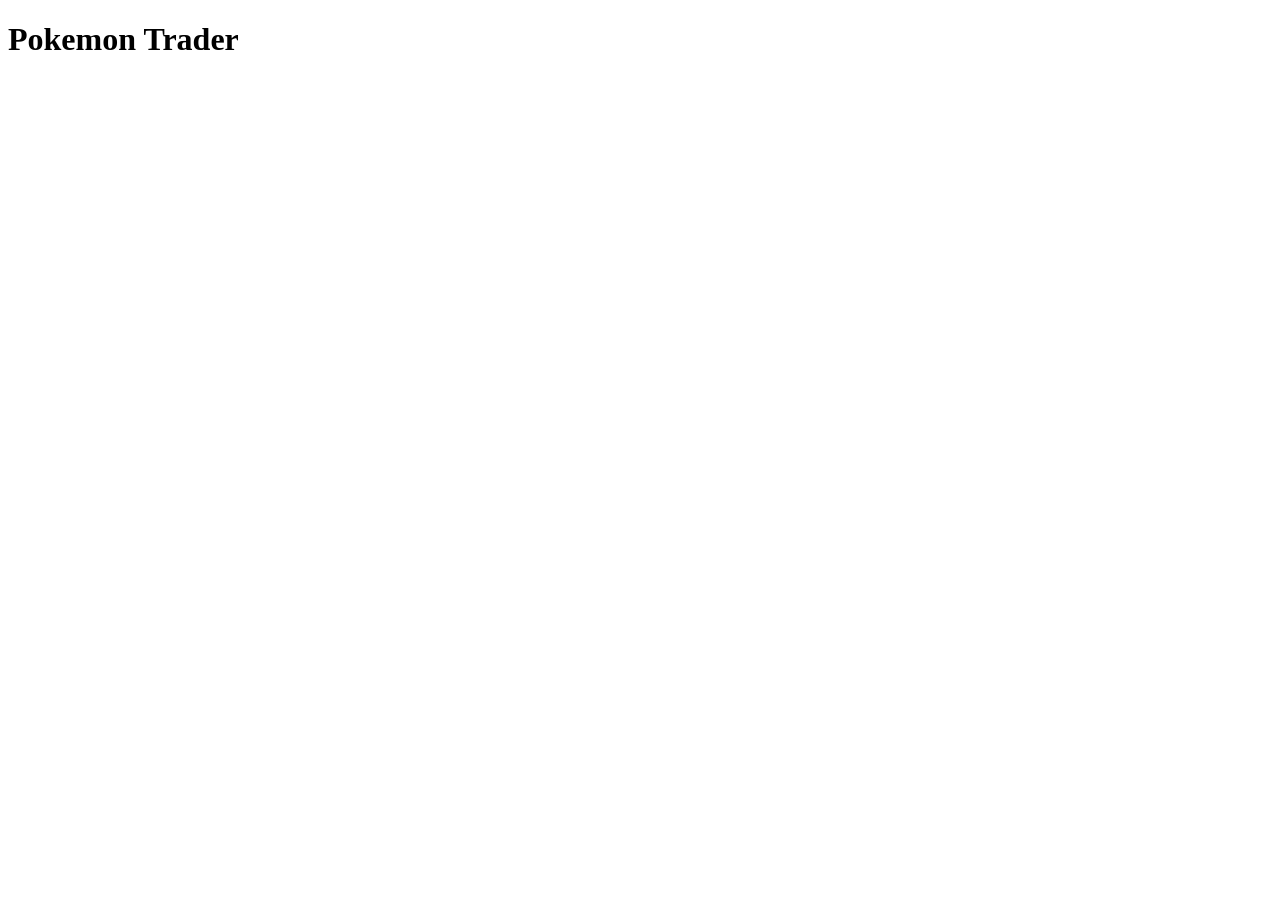
==== frontend/index.html @ 93ea21b9 "base files for project" ====
<!DOCTYPE html>
<html lang="en">
<head>
  <meta charset="UTF-8" />
  <meta name="viewport" content="width=device-width, initial-scale=1.0"/>
  <title>Pokemon Trader</title>
</head>
<body>
  <h1>Pokemon Trader</h1>
  <div id="app"></div>
  <script src="js/main.js"></script>
</body>
</html>
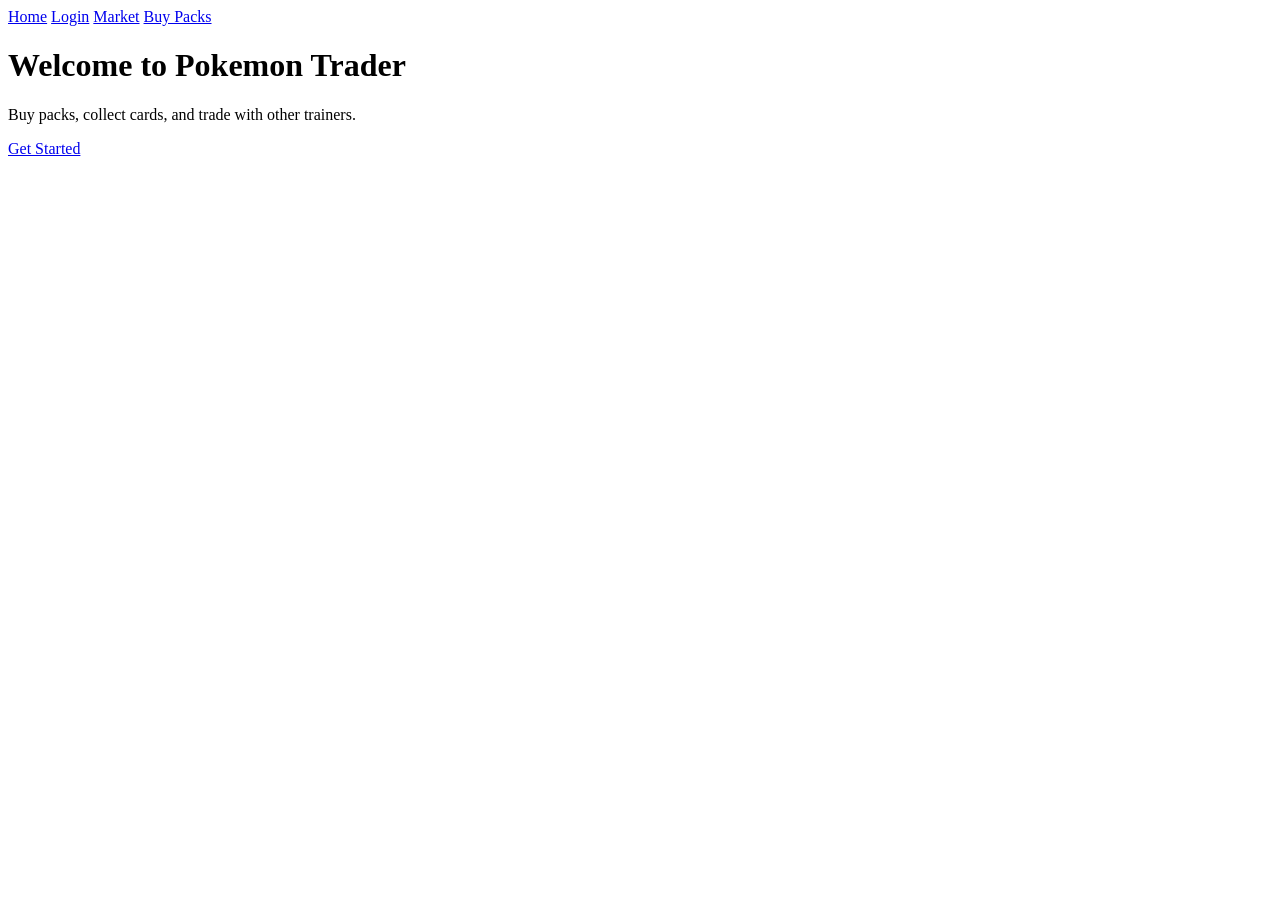
==== commit a129c62a: "html for pages" ====
--- a/frontend/index.html
+++ b/frontend/index.html
@@ -1,13 +1,22 @@
 <!DOCTYPE html>
 <html lang="en">
 <head>
-  <meta charset="UTF-8" />
+  <meta charset="UTF-8"/>
   <meta name="viewport" content="width=device-width, initial-scale=1.0"/>
-  <title>Pokemon Trader</title>
+  <title>Pokemon Trader - Home</title>
 </head>
 <body>
-  <h1>Pokemon Trader</h1>
-  <div id="app"></div>
-  <script src="js/main.js"></script>
+  <nav>
+    <a href="index.html">Home</a>
+    <a href="pages/login.html">Login</a>
+    <a href="pages/market.html">Market</a>
+    <a href="pages/packs.html">Buy Packs</a>
+  </nav>
+
+  <main>
+    <h1>Welcome to Pokemon Trader</h1>
+    <p>Buy packs, collect cards, and trade with other trainers.</p>
+    <a href="pages/login.html">Get Started</a>
+  </main>
 </body>
 </html>
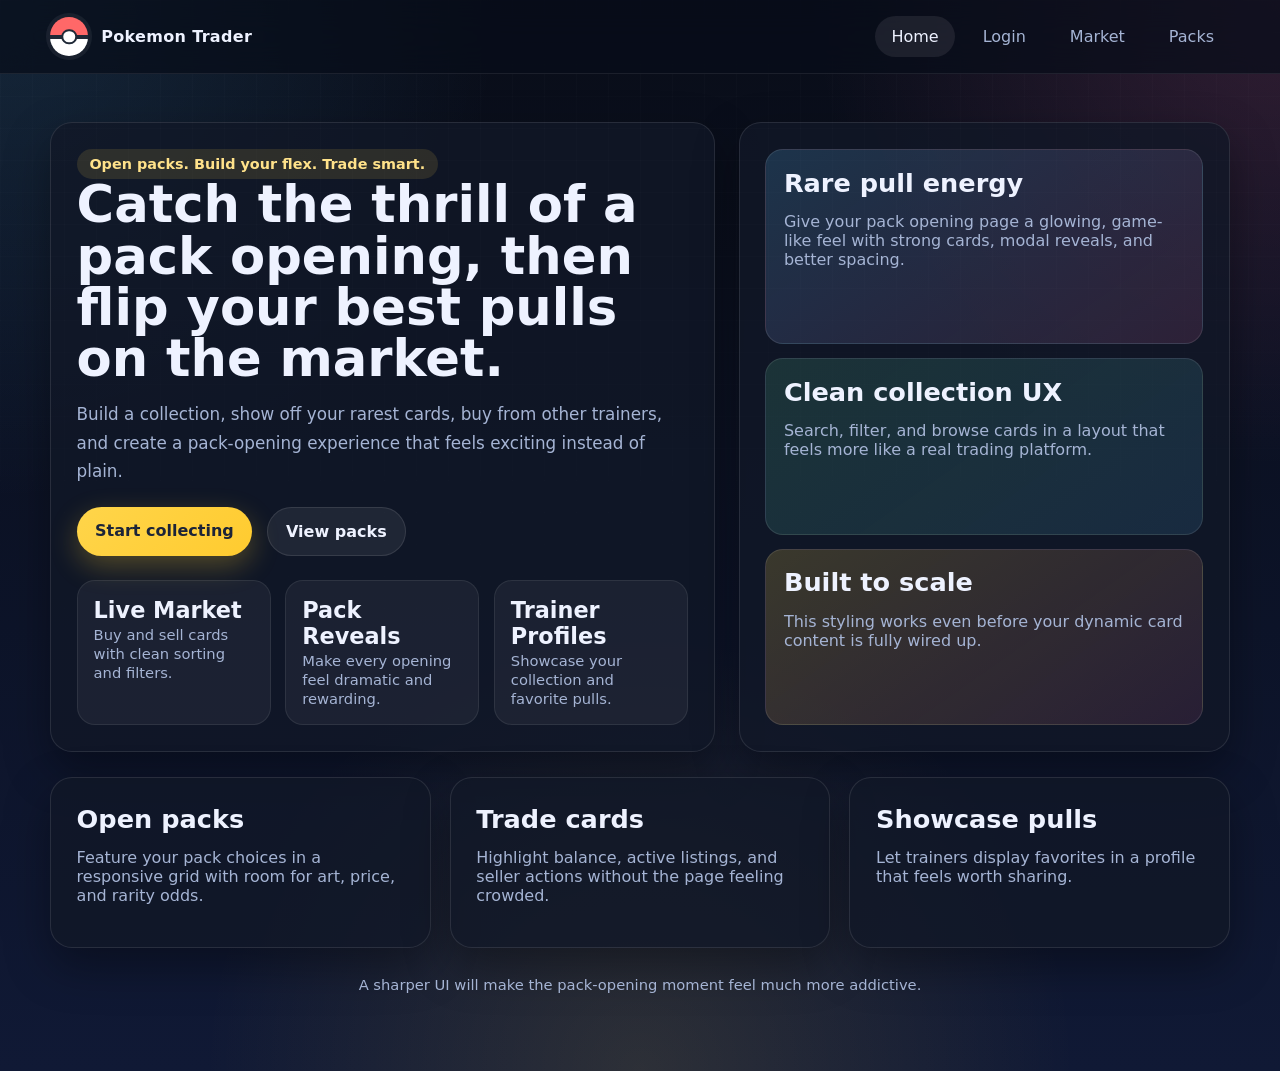
==== commit 3a8cfeba: "Make frontend sexy" ====
--- a/frontend/index.html
+++ b/frontend/index.html
@@ -1,22 +1,95 @@
 <!DOCTYPE html>
 <html lang="en">
+
 <head>
-  <meta charset="UTF-8"/>
-  <meta name="viewport" content="width=device-width, initial-scale=1.0"/>
+  <meta charset="UTF-8" />
+  <meta name="viewport" content="width=device-width, initial-scale=1.0" />
   <title>Pokemon Trader - Home</title>
+  <link rel="stylesheet" href="css/styles.css" />
 </head>
+
 <body>
-  <nav>
-    <a href="index.html">Home</a>
-    <a href="pages/login.html">Login</a>
-    <a href="pages/market.html">Market</a>
-    <a href="pages/packs.html">Buy Packs</a>
-  </nav>
+  <header class="site-header">
+    <div class="nav-shell">
+      <a class="brand" href="index.html">
+        <span class="brand-mark"></span>
+        <span>Pokemon Trader</span>
+      </a>
+      <nav class="nav-links">
+        <a class="active" href="index.html">Home</a>
+        <a href="pages/login.html">Login</a>
+        <a href="pages/market.html">Market</a>
+        <a href="pages/packs.html">Packs</a>
+      </nav>
+    </div>
+  </header>
 
-  <main>
-    <h1>Welcome to Pokemon Trader</h1>
-    <p>Buy packs, collect cards, and trade with other trainers.</p>
-    <a href="pages/login.html">Get Started</a>
+  <main class="page">
+    <section class="hero">
+      <div class="panel hero-copy">
+        <span class="eyebrow">Open packs. Build your flex. Trade smart.</span>
+        <h1>Catch the thrill of a pack opening, then flip your best pulls on the market.</h1>
+        <p class="lead">
+          Build a collection, show off your rarest cards, buy from other trainers, and create a pack-opening experience
+          that feels exciting instead of plain.
+        </p>
+        <div class="cta-row">
+          <a class="button button-primary" href="pages/login.html">Start collecting</a>
+          <a class="button button-secondary" href="pages/packs.html">View packs</a>
+        </div>
+        <div class="stats">
+          <div class="stat">
+            <strong>Live Market</strong>
+            <span>Buy and sell cards with clean sorting and filters.</span>
+          </div>
+          <div class="stat">
+            <strong>Pack Reveals</strong>
+            <span>Make every opening feel dramatic and rewarding.</span>
+          </div>
+          <div class="stat">
+            <strong>Trainer Profiles</strong>
+            <span>Showcase your collection and favorite pulls.</span>
+          </div>
+        </div>
+      </div>
+
+      <div class="panel hero-side">
+        <div class="promo-stack">
+          <div class="promo-card">
+            <h2>Rare pull energy</h2>
+            <p class="muted">Give your pack opening page a glowing, game-like feel with strong cards, modal reveals, and
+              better spacing.</p>
+          </div>
+          <div class="promo-card">
+            <h2>Clean collection UX</h2>
+            <p class="muted">Search, filter, and browse cards in a layout that feels more like a real trading platform.
+            </p>
+          </div>
+          <div class="promo-card">
+            <h2>Built to scale</h2>
+            <p class="muted">This styling works even before your dynamic card content is fully wired up.</p>
+          </div>
+        </div>
+      </div>
+    </section>
+
+    <section class="section-grid">
+      <article class="panel section-card">
+        <h2>Open packs</h2>
+        <p class="muted">Feature your pack choices in a responsive grid with room for art, price, and rarity odds.</p>
+      </article>
+      <article class="panel section-card">
+        <h2>Trade cards</h2>
+        <p class="muted">Highlight balance, active listings, and seller actions without the page feeling crowded.</p>
+      </article>
+      <article class="panel section-card">
+        <h2>Showcase pulls</h2>
+        <p class="muted">Let trainers display favorites in a profile that feels worth sharing.</p>
+      </article>
+    </section>
+
+    <p class="footer-note">A sharper UI will make the pack-opening moment feel much more addictive.</p>
   </main>
 </body>
-</html>
+
+</html>
--- a/frontend/css/styles.css
+++ b/frontend/css/styles.css
@@ -0,0 +1,542 @@
+:root {
+  --bg: #0b1020;
+  --bg-soft: #121933;
+  --panel: rgba(17, 24, 39, 0.78);
+  --panel-strong: rgba(15, 23, 42, 0.95);
+  --border: rgba(255, 255, 255, 0.1);
+  --text: #eef2ff;
+  --muted: #a5b4d4;
+  --yellow: #ffd54a;
+  --yellow-strong: #ffcb2f;
+  --blue: #5bc0ff;
+  --pink: #ff6fb5;
+  --green: #66e3a4;
+  --shadow: 0 18px 45px rgba(0, 0, 0, 0.35);
+  --radius: 22px;
+  --radius-sm: 14px;
+  --max-width: 1180px;
+}
+
+* {
+  box-sizing: border-box;
+}
+
+html {
+  scroll-behavior: smooth;
+}
+
+body {
+  margin: 0;
+  min-height: 100vh;
+  font-family: Inter, ui-sans-serif, system-ui, -apple-system, BlinkMacSystemFont, "Segoe UI", sans-serif;
+  color: var(--text);
+  background:
+    radial-gradient(circle at top left, rgba(91, 192, 255, 0.14), transparent 30%),
+    radial-gradient(circle at top right, rgba(255, 111, 181, 0.16), transparent 28%),
+    radial-gradient(circle at bottom center, rgba(255, 213, 74, 0.12), transparent 35%),
+    linear-gradient(180deg, #090d18 0%, #101935 100%);
+}
+
+a {
+  color: inherit;
+  text-decoration: none;
+}
+
+img {
+  max-width: 100%;
+  display: block;
+}
+
+body::before {
+  content: "";
+  position: fixed;
+  inset: 0;
+  pointer-events: none;
+  background-image:
+    linear-gradient(rgba(255,255,255,0.04) 1px, transparent 1px),
+    linear-gradient(90deg, rgba(255,255,255,0.04) 1px, transparent 1px);
+  background-size: 32px 32px;
+  mask-image: linear-gradient(180deg, rgba(255,255,255,0.4), transparent 85%);
+}
+
+.site-header {
+  position: sticky;
+  top: 0;
+  z-index: 40;
+  backdrop-filter: blur(18px);
+  background: rgba(8, 13, 25, 0.72);
+  border-bottom: 1px solid rgba(255, 255, 255, 0.08);
+}
+
+.nav-shell {
+  width: min(calc(100% - 2rem), var(--max-width));
+  margin: 0 auto;
+  display: flex;
+  justify-content: space-between;
+  align-items: center;
+  gap: 1rem;
+  padding: 1rem 0;
+}
+
+.brand {
+  display: inline-flex;
+  align-items: center;
+  gap: 0.8rem;
+  font-weight: 800;
+  letter-spacing: 0.02em;
+}
+
+.brand-mark {
+  width: 2.4rem;
+  height: 2.4rem;
+  border-radius: 999px;
+  position: relative;
+  background: linear-gradient(180deg, #ff6868 0 48%, #ffffff 48% 100%);
+  box-shadow: 0 0 0 4px rgba(255,255,255,0.06);
+}
+
+.brand-mark::before {
+  content: "";
+  position: absolute;
+  inset: calc(50% - 0.12rem) 0;
+  background: #1f2937;
+}
+
+.brand-mark::after {
+  content: "";
+  position: absolute;
+  width: 0.72rem;
+  height: 0.72rem;
+  left: 50%;
+  top: 50%;
+  transform: translate(-50%, -50%);
+  border-radius: 50%;
+  background: white;
+  border: 0.18rem solid #1f2937;
+}
+
+.nav-links {
+  display: flex;
+  align-items: center;
+  gap: 0.75rem;
+  flex-wrap: wrap;
+}
+
+.nav-links a {
+  color: var(--muted);
+  padding: 0.7rem 1rem;
+  border-radius: 999px;
+  transition: 0.2s ease;
+}
+
+.nav-links a:hover,
+.nav-links a.active {
+  color: var(--text);
+  background: rgba(255,255,255,0.08);
+}
+
+.page {
+  width: min(calc(100% - 2rem), var(--max-width));
+  margin: 0 auto;
+  padding: 2rem 0 4rem;
+}
+
+.hero {
+  display: grid;
+  grid-template-columns: 1.15fr 0.85fr;
+  gap: 1.5rem;
+  align-items: stretch;
+  padding-top: 1rem;
+}
+
+.panel {
+  background: var(--panel);
+  border: 1px solid var(--border);
+  border-radius: var(--radius);
+  box-shadow: var(--shadow);
+}
+
+.hero-copy,
+.hero-side,
+.section-card,
+.form-card,
+.profile-card,
+.link-card,
+.modal-card {
+  padding: 1.6rem;
+}
+
+.eyebrow {
+  display: inline-flex;
+  align-items: center;
+  gap: 0.5rem;
+  padding: 0.45rem 0.8rem;
+  border-radius: 999px;
+  background: rgba(255, 213, 74, 0.12);
+  color: #ffe28a;
+  font-size: 0.9rem;
+  font-weight: 700;
+}
+
+h1, h2, h3, p {
+  margin-top: 0;
+}
+
+h1 {
+  font-size: clamp(2.1rem, 4vw, 4.5rem);
+  line-height: 1;
+  margin-bottom: 1rem;
+}
+
+h2 {
+  font-size: clamp(1.35rem, 2vw, 2rem);
+  margin-bottom: 0.9rem;
+}
+
+.lead {
+  color: var(--muted);
+  font-size: 1.05rem;
+  line-height: 1.7;
+  max-width: 62ch;
+}
+
+.cta-row {
+  display: flex;
+  flex-wrap: wrap;
+  gap: 0.9rem;
+  margin-top: 1.35rem;
+}
+
+.button,
+button,
+input[type="submit"] {
+  appearance: none;
+  border: 0;
+  cursor: pointer;
+  font: inherit;
+  font-weight: 700;
+  border-radius: 999px;
+  transition: transform 0.18s ease, box-shadow 0.18s ease, background 0.18s ease;
+}
+
+.button:hover,
+button:hover,
+input[type="submit"]:hover {
+  transform: translateY(-1px);
+}
+
+.button-primary,
+button,
+input[type="submit"] {
+  background: linear-gradient(135deg, var(--yellow) 0%, var(--yellow-strong) 100%);
+  color: #1c2438;
+  padding: 0.85rem 1.15rem;
+  box-shadow: 0 10px 28px rgba(255, 203, 47, 0.28);
+}
+
+.button-secondary {
+  color: var(--text);
+  background: rgba(255, 255, 255, 0.07);
+  border: 1px solid rgba(255, 255, 255, 0.1);
+  padding: 0.85rem 1.15rem;
+}
+
+.stats {
+  display: grid;
+  grid-template-columns: repeat(3, minmax(0, 1fr));
+  gap: 0.9rem;
+  margin-top: 1.5rem;
+}
+
+.stat {
+  padding: 1rem;
+  border-radius: 18px;
+  background: rgba(255,255,255,0.05);
+  border: 1px solid rgba(255,255,255,0.08);
+}
+
+.stat strong {
+  display: block;
+  font-size: 1.4rem;
+  margin-bottom: 0.15rem;
+}
+
+.stat span {
+  color: var(--muted);
+  font-size: 0.92rem;
+}
+
+.promo-stack {
+  display: grid;
+  gap: 0.9rem;
+  height: 100%;
+}
+
+.promo-card {
+  padding: 1.1rem;
+  border-radius: 18px;
+  background: linear-gradient(145deg, rgba(91,192,255,0.18), rgba(255,111,181,0.12));
+  border: 1px solid rgba(255,255,255,0.1);
+}
+
+.promo-card:nth-child(2) {
+  background: linear-gradient(145deg, rgba(102,227,164,0.15), rgba(91,192,255,0.12));
+}
+
+.promo-card:nth-child(3) {
+  background: linear-gradient(145deg, rgba(255,213,74,0.18), rgba(255,111,181,0.1));
+}
+
+.section-grid {
+  margin-top: 1.6rem;
+  display: grid;
+  grid-template-columns: repeat(3, minmax(0, 1fr));
+  gap: 1.2rem;
+}
+
+.info-row,
+.toolbar,
+.balance-bar {
+  display: flex;
+  flex-wrap: wrap;
+  justify-content: space-between;
+  gap: 1rem;
+  align-items: center;
+}
+
+.balance-pill {
+  display: inline-flex;
+  align-items: center;
+  gap: 0.45rem;
+  padding: 0.65rem 0.9rem;
+  border-radius: 999px;
+  background: rgba(255, 213, 74, 0.12);
+  border: 1px solid rgba(255, 213, 74, 0.2);
+  color: #ffe28a;
+  font-weight: 700;
+}
+
+.controls,
+#filters {
+  display: grid;
+  grid-template-columns: repeat(4, minmax(0, 1fr));
+  gap: 0.85rem;
+  margin: 1.25rem 0 1.5rem;
+}
+
+.collection-controls #filters {
+  grid-template-columns: repeat(3, minmax(0, 1fr));
+}
+
+input,
+select,
+textarea {
+  width: 100%;
+  padding: 0.9rem 1rem;
+  border-radius: 14px;
+  border: 1px solid rgba(255,255,255,0.12);
+  background: rgba(7, 10, 20, 0.55);
+  color: var(--text);
+  font: inherit;
+  outline: none;
+}
+
+input::placeholder,
+textarea::placeholder {
+  color: #8190b0;
+}
+
+input:focus,
+select:focus,
+textarea:focus {
+  border-color: rgba(91, 192, 255, 0.65);
+  box-shadow: 0 0 0 4px rgba(91, 192, 255, 0.14);
+}
+
+.grid,
+#collection-grid,
+#listings-grid,
+#packs-grid,
+#showcase-grid,
+#pack-results {
+  display: grid;
+  grid-template-columns: repeat(auto-fit, minmax(210px, 1fr));
+  gap: 1rem;
+}
+
+.empty-state {
+  padding: 1.8rem;
+  text-align: center;
+  color: var(--muted);
+  border: 1px dashed rgba(255,255,255,0.16);
+  border-radius: var(--radius-sm);
+  background: rgba(255,255,255,0.03);
+}
+
+.card-shell {
+  min-height: 220px;
+  padding: 1rem;
+  border-radius: 20px;
+  background: linear-gradient(180deg, rgba(255,255,255,0.08), rgba(255,255,255,0.03));
+  border: 1px solid rgba(255,255,255,0.08);
+  display: flex;
+  flex-direction: column;
+  gap: 0.9rem;
+}
+
+.card-image {
+  aspect-ratio: 5 / 7;
+  border-radius: 16px;
+  background: linear-gradient(145deg, rgba(91,192,255,0.3), rgba(255,213,74,0.2), rgba(255,111,181,0.18));
+  display: grid;
+  place-items: center;
+  color: rgba(255,255,255,0.85);
+  font-weight: 700;
+  text-align: center;
+  padding: 1rem;
+}
+
+.card-meta {
+  display: flex;
+  justify-content: space-between;
+  gap: 0.5rem;
+  color: var(--muted);
+  font-size: 0.92rem;
+}
+
+.tag {
+  display: inline-flex;
+  align-items: center;
+  padding: 0.35rem 0.65rem;
+  border-radius: 999px;
+  background: rgba(255,255,255,0.08);
+  border: 1px solid rgba(255,255,255,0.1);
+  color: var(--text);
+  font-size: 0.83rem;
+}
+
+.form-wrap {
+  min-height: calc(100vh - 96px);
+  display: grid;
+  place-items: center;
+  padding: 2rem 0 4rem;
+}
+
+.form-card {
+  width: min(100%, 460px);
+}
+
+.form-card form {
+  display: grid;
+  gap: 0.95rem;
+}
+
+label {
+  font-weight: 600;
+  margin-bottom: -0.45rem;
+}
+
+.helper-text,
+.muted {
+  color: var(--muted);
+}
+
+.profile-layout {
+  display: grid;
+  grid-template-columns: 1.1fr 0.9fr;
+  gap: 1.2rem;
+}
+
+#profile {
+  display: grid;
+  gap: 1rem;
+}
+
+#user-avatar {
+  width: 104px;
+  height: 104px;
+  border-radius: 50%;
+  object-fit: cover;
+  background: linear-gradient(145deg, rgba(91,192,255,0.25), rgba(255,111,181,0.18));
+  border: 3px solid rgba(255,255,255,0.1);
+}
+
+dialog {
+  width: min(92vw, 620px);
+  border: 1px solid rgba(255,255,255,0.12);
+  border-radius: 24px;
+  padding: 0;
+  background: var(--panel-strong);
+  color: var(--text);
+  box-shadow: var(--shadow);
+}
+
+dialog::backdrop {
+  background: rgba(3, 7, 18, 0.72);
+  backdrop-filter: blur(6px);
+}
+
+.dialog-body {
+  padding: 1.5rem;
+}
+
+.dialog-actions {
+  display: flex;
+  justify-content: flex-end;
+  gap: 0.75rem;
+  margin-top: 1rem;
+}
+
+#access-denied {
+  padding: 1.15rem;
+  border-radius: 18px;
+  background: rgba(255, 111, 181, 0.08);
+  border: 1px solid rgba(255, 111, 181, 0.16);
+}
+
+.footer-note {
+  margin-top: 1.75rem;
+  text-align: center;
+  color: var(--muted);
+  font-size: 0.92rem;
+}
+
+@media (max-width: 960px) {
+  .hero,
+  .profile-layout,
+  .section-grid {
+    grid-template-columns: 1fr;
+  }
+
+  .controls,
+  #filters,
+  .collection-controls #filters {
+    grid-template-columns: 1fr 1fr;
+  }
+}
+
+@media (max-width: 640px) {
+  .nav-shell {
+    flex-direction: column;
+    align-items: stretch;
+  }
+
+  .nav-links {
+    justify-content: center;
+  }
+
+  .page {
+    padding-top: 1.25rem;
+  }
+
+  .controls,
+  #filters,
+  .collection-controls #filters,
+  .stats {
+    grid-template-columns: 1fr;
+  }
+
+  h1 {
+    line-height: 1.06;
+  }
+}
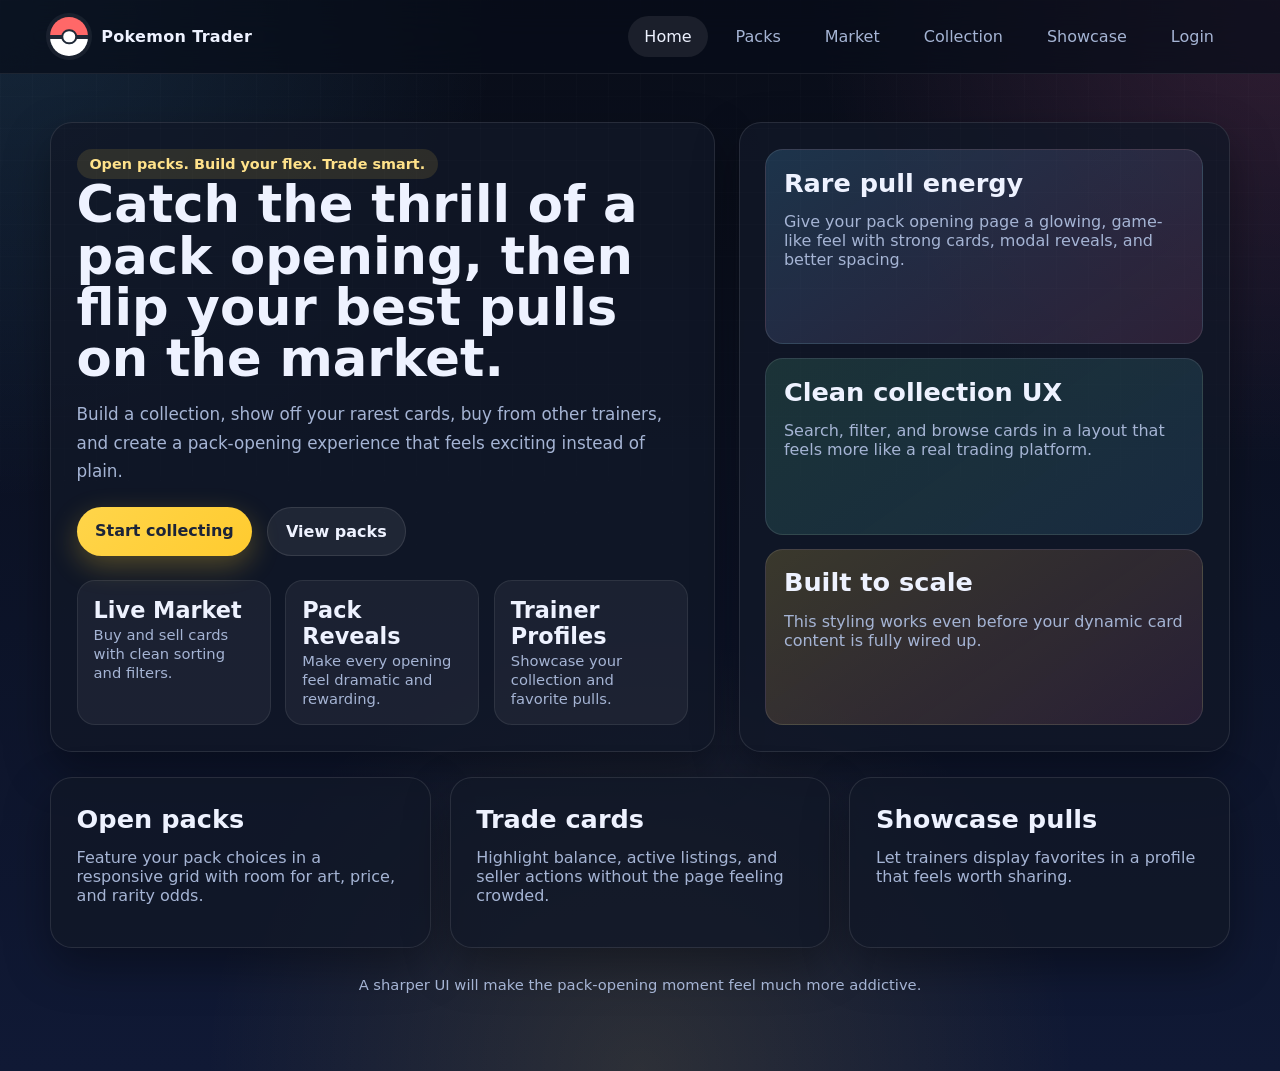
==== commit fd31fd64: "consistent nav bar across all pages" ====
--- a/frontend/index.html
+++ b/frontend/index.html
@@ -17,9 +17,11 @@
       </a>
       <nav class="nav-links">
         <a class="active" href="index.html">Home</a>
+        <a href="pages/packs.html">Packs</a>
+        <a href="pages/market.html">Market</a>
+        <a href="pages/collection.html">Collection</a>
+        <a href="pages/showcase.html">Showcase</a>
         <a href="pages/login.html">Login</a>
-        <a href="pages/market.html">Market</a>
-        <a href="pages/packs.html">Packs</a>
       </nav>
     </div>
   </header>
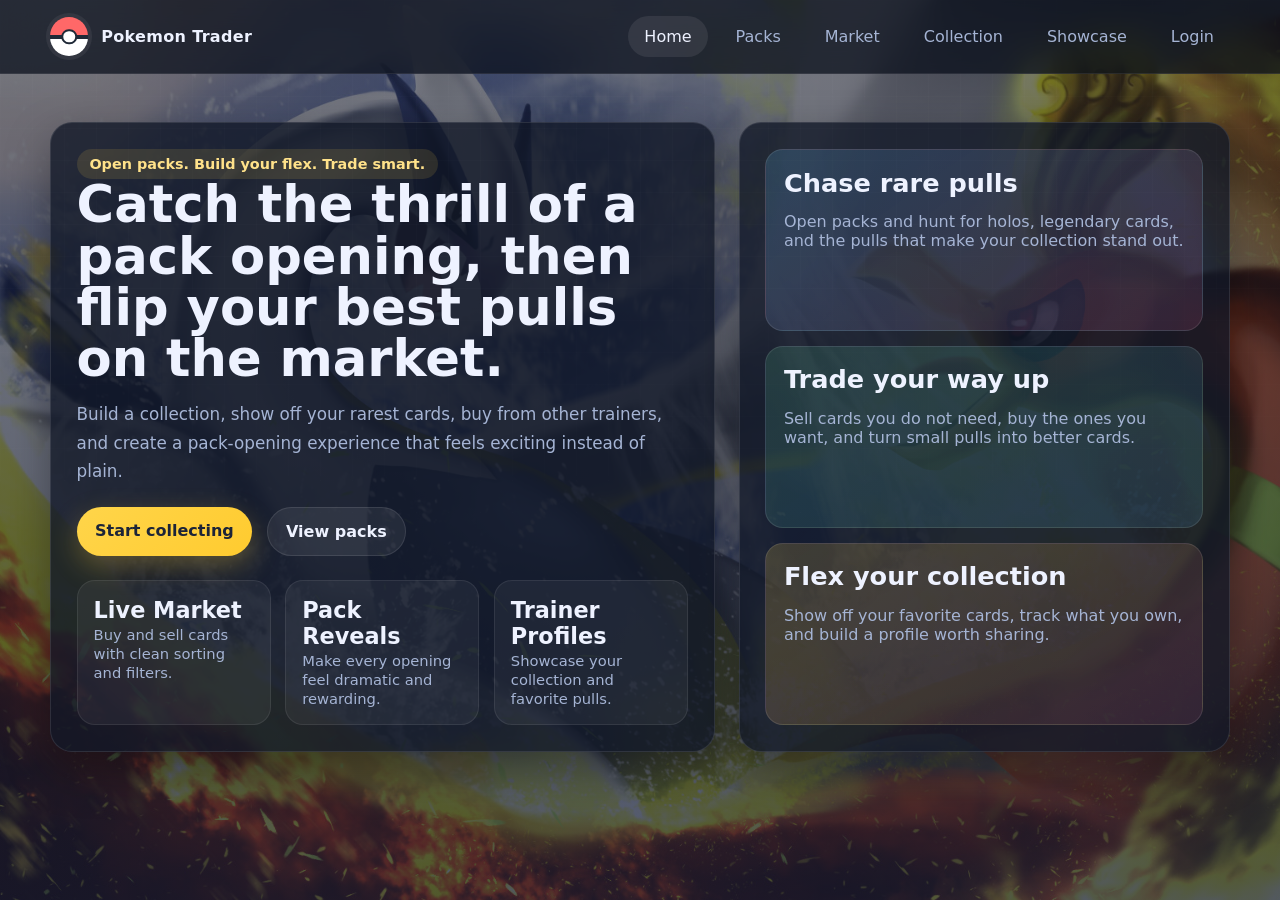
==== commit 99797310: "Update front page" ====
--- a/frontend/index.html
+++ b/frontend/index.html
@@ -8,7 +8,7 @@
   <link rel="stylesheet" href="css/styles.css" />
 </head>
 
-<body>
+<body class="home-body">
   <header class="site-header">
     <div class="nav-shell">
       <a class="brand" href="index.html">
@@ -21,7 +21,7 @@
         <a href="pages/market.html">Market</a>
         <a href="pages/collection.html">Collection</a>
         <a href="pages/showcase.html">Showcase</a>
-        <a href="pages/login.html">Login</a>
+        <span id="nav-auth"></span>
       </nav>
     </div>
   </header>
@@ -36,7 +36,7 @@
           that feels exciting instead of plain.
         </p>
         <div class="cta-row">
-          <a class="button button-primary" href="pages/login.html">Start collecting</a>
+          <a class="button button-primary" id="cta-start-collecting" href="pages/login.html">Start collecting</a>
           <a class="button button-secondary" href="pages/packs.html">View packs</a>
         </div>
         <div class="stats">
@@ -58,40 +58,43 @@
       <div class="panel hero-side">
         <div class="promo-stack">
           <div class="promo-card">
-            <h2>Rare pull energy</h2>
-            <p class="muted">Give your pack opening page a glowing, game-like feel with strong cards, modal reveals, and
-              better spacing.</p>
+            <h2>Chase rare pulls</h2>
+            <p class="muted">Open packs and hunt for holos, legendary cards, and the pulls that make your collection
+              stand out.</p>
           </div>
           <div class="promo-card">
-            <h2>Clean collection UX</h2>
-            <p class="muted">Search, filter, and browse cards in a layout that feels more like a real trading platform.
+            <h2>Trade your way up</h2>
+            <p class="muted">Sell cards you do not need, buy the ones you want, and turn small pulls into better cards.
             </p>
           </div>
           <div class="promo-card">
-            <h2>Built to scale</h2>
-            <p class="muted">This styling works even before your dynamic card content is fully wired up.</p>
+            <h2>Flex your collection</h2>
+            <p class="muted">Show off your favorite cards, track what you own, and build a profile worth sharing.</p>
           </div>
         </div>
       </div>
     </section>
-
-    <section class="section-grid">
-      <article class="panel section-card">
-        <h2>Open packs</h2>
-        <p class="muted">Feature your pack choices in a responsive grid with room for art, price, and rarity odds.</p>
-      </article>
-      <article class="panel section-card">
-        <h2>Trade cards</h2>
-        <p class="muted">Highlight balance, active listings, and seller actions without the page feeling crowded.</p>
-      </article>
-      <article class="panel section-card">
-        <h2>Showcase pulls</h2>
-        <p class="muted">Let trainers display favorites in a profile that feels worth sharing.</p>
-      </article>
-    </section>
-
-    <p class="footer-note">A sharper UI will make the pack-opening moment feel much more addictive.</p>
   </main>
+  <script>
+    (function () {
+      var el = document.getElementById("nav-auth");
+      if (!el) return;
+      if (localStorage.getItem("username")) {
+        el.innerHTML =
+          '<a href="pages/user.html">Profile</a><a href="pages/login.html" data-logout>Logout</a>';
+      } else {
+        el.innerHTML = '<a href="pages/login.html">Login</a>';
+      }
+      var start = document.getElementById("cta-start-collecting");
+      if (start) {
+        start.href = localStorage.getItem("username")
+          ? "pages/market.html"
+          : "pages/login.html";
+      }
+    })();
+  </script>
+  <script src="js/config.js"></script>
+  <script src="js/logout.js"></script>
 </body>
 
 </html>
--- a/frontend/css/styles.css
+++ b/frontend/css/styles.css
@@ -37,6 +37,26 @@
     linear-gradient(180deg, #090d18 0%, #101935 100%);
 }
 
+.home-body {
+  background-image:
+    linear-gradient(rgba(9, 13, 24, 0.55), rgba(16, 25, 53, 0.72)),
+    url("../images/lugia-hooh.jpg"),
+    radial-gradient(circle at top left, rgba(91, 192, 255, 0.14), transparent 30%),
+    radial-gradient(circle at top right, rgba(255, 111, 181, 0.16), transparent 28%),
+    radial-gradient(circle at bottom center, rgba(255, 213, 74, 0.12), transparent 35%),
+    linear-gradient(180deg, #090d18 0%, #101935 100%);
+  background-size: cover, cover, auto, auto, auto, auto;
+  background-position: center, center, top left, top right, bottom center, center;
+  background-repeat: no-repeat;
+  background-attachment: fixed, fixed, scroll, scroll, scroll, scroll;
+}
+
+.home-body .page {
+  min-height: calc(100vh - 80px);
+  padding-bottom: 1rem;
+}
+
+
 a {
   color: inherit;
   text-decoration: none;
@@ -53,10 +73,10 @@
   inset: 0;
   pointer-events: none;
   background-image:
-    linear-gradient(rgba(255,255,255,0.04) 1px, transparent 1px),
-    linear-gradient(90deg, rgba(255,255,255,0.04) 1px, transparent 1px);
+    linear-gradient(rgba(255, 255, 255, 0.04) 1px, transparent 1px),
+    linear-gradient(90deg, rgba(255, 255, 255, 0.04) 1px, transparent 1px);
   background-size: 32px 32px;
-  mask-image: linear-gradient(180deg, rgba(255,255,255,0.4), transparent 85%);
+  mask-image: linear-gradient(180deg, rgba(255, 255, 255, 0.4), transparent 85%);
 }
 
 .site-header {
@@ -92,7 +112,7 @@
   border-radius: 999px;
   position: relative;
   background: linear-gradient(180deg, #ff6868 0 48%, #ffffff 48% 100%);
-  box-shadow: 0 0 0 4px rgba(255,255,255,0.06);
+  box-shadow: 0 0 0 4px rgba(255, 255, 255, 0.06);
 }
 
 .brand-mark::before {
@@ -122,6 +142,11 @@
   flex-wrap: wrap;
 }
 
+/* Wrapper for dynamic Login vs Profile/Logout (index.html) */
+.nav-links #nav-auth {
+  display: contents;
+}
+
 .nav-links a {
   color: var(--muted);
   padding: 0.7rem 1rem;
@@ -132,7 +157,7 @@
 .nav-links a:hover,
 .nav-links a.active {
   color: var(--text);
-  background: rgba(255,255,255,0.08);
+  background: rgba(255, 255, 255, 0.08);
 }
 
 .page {
@@ -178,7 +203,10 @@
   font-weight: 700;
 }
 
-h1, h2, h3, p {
+h1,
+h2,
+h3,
+p {
   margin-top: 0;
 }
 
@@ -251,8 +279,8 @@
 .stat {
   padding: 1rem;
   border-radius: 18px;
-  background: rgba(255,255,255,0.05);
-  border: 1px solid rgba(255,255,255,0.08);
+  background: rgba(255, 255, 255, 0.05);
+  border: 1px solid rgba(255, 255, 255, 0.08);
 }
 
 .stat strong {
@@ -275,16 +303,16 @@
 .promo-card {
   padding: 1.1rem;
   border-radius: 18px;
-  background: linear-gradient(145deg, rgba(91,192,255,0.18), rgba(255,111,181,0.12));
-  border: 1px solid rgba(255,255,255,0.1);
+  background: linear-gradient(145deg, rgba(91, 192, 255, 0.18), rgba(255, 111, 181, 0.12));
+  border: 1px solid rgba(255, 255, 255, 0.1);
 }
 
 .promo-card:nth-child(2) {
-  background: linear-gradient(145deg, rgba(102,227,164,0.15), rgba(91,192,255,0.12));
+  background: linear-gradient(145deg, rgba(102, 227, 164, 0.15), rgba(91, 192, 255, 0.12));
 }
 
 .promo-card:nth-child(3) {
-  background: linear-gradient(145deg, rgba(255,213,74,0.18), rgba(255,111,181,0.1));
+  background: linear-gradient(145deg, rgba(255, 213, 74, 0.18), rgba(255, 111, 181, 0.1));
 }
 
 .section-grid {
@@ -334,7 +362,7 @@
   width: 100%;
   padding: 0.9rem 1rem;
   border-radius: 14px;
-  border: 1px solid rgba(255,255,255,0.12);
+  border: 1px solid rgba(255, 255, 255, 0.12);
   background: rgba(7, 10, 20, 0.55);
   color: var(--text);
   font: inherit;
@@ -368,17 +396,17 @@
   padding: 1.8rem;
   text-align: center;
   color: var(--muted);
-  border: 1px dashed rgba(255,255,255,0.16);
+  border: 1px dashed rgba(255, 255, 255, 0.16);
   border-radius: var(--radius-sm);
-  background: rgba(255,255,255,0.03);
+  background: rgba(255, 255, 255, 0.03);
 }
 
 .card-shell {
   min-height: 220px;
   padding: 1rem;
   border-radius: 20px;
-  background: linear-gradient(180deg, rgba(255,255,255,0.08), rgba(255,255,255,0.03));
-  border: 1px solid rgba(255,255,255,0.08);
+  background: linear-gradient(180deg, rgba(255, 255, 255, 0.08), rgba(255, 255, 255, 0.03));
+  border: 1px solid rgba(255, 255, 255, 0.08);
   display: flex;
   flex-direction: column;
   gap: 0.9rem;
@@ -387,10 +415,10 @@
 .card-image {
   aspect-ratio: 5 / 7;
   border-radius: 16px;
-  background: linear-gradient(145deg, rgba(91,192,255,0.3), rgba(255,213,74,0.2), rgba(255,111,181,0.18));
+  background: linear-gradient(145deg, rgba(91, 192, 255, 0.3), rgba(255, 213, 74, 0.2), rgba(255, 111, 181, 0.18));
   display: grid;
   place-items: center;
-  color: rgba(255,255,255,0.85);
+  color: rgba(255, 255, 255, 0.85);
   font-weight: 700;
   text-align: center;
   padding: 1rem;
@@ -409,8 +437,8 @@
   align-items: center;
   padding: 0.35rem 0.65rem;
   border-radius: 999px;
-  background: rgba(255,255,255,0.08);
-  border: 1px solid rgba(255,255,255,0.1);
+  background: rgba(255, 255, 255, 0.08);
+  border: 1px solid rgba(255, 255, 255, 0.1);
   color: var(--text);
   font-size: 0.83rem;
 }
@@ -424,6 +452,81 @@
 
 .form-card {
   width: min(100%, 460px);
+}
+
+.form-notice {
+  margin: 0 0 1rem;
+  padding: 0.85rem 1rem;
+  border-radius: var(--radius-sm);
+  font-size: 0.92rem;
+  line-height: 1.45;
+}
+
+.form-notice--error {
+  background: rgba(255, 107, 107, 0.12);
+  border: 1px solid rgba(255, 107, 107, 0.35);
+  color: #fecaca;
+}
+
+.form-notice--success {
+  background: rgba(102, 227, 164, 0.12);
+  border: 1px solid rgba(102, 227, 164, 0.45);
+  color: #bbf7d0;
+}
+
+/* Market: always-visible feedback (never rely on window.alert) */
+.market-notice-banner.form-notice--error:not([hidden]) {
+  position: sticky;
+  top: 5.25rem;
+  z-index: 35;
+  margin: 0 0 1rem;
+  padding: 1rem 1.2rem;
+  font-size: 1.05rem;
+  font-weight: 600;
+  line-height: 1.4;
+  border-width: 2px;
+  border-color: rgba(255, 140, 140, 0.65);
+  background: rgba(127, 29, 29, 0.45);
+  color: #ffe4e6;
+  box-shadow: 0 12px 32px rgba(0, 0, 0, 0.45);
+  scroll-margin-top: 5.5rem;
+  animation: market-notice-pop 0.22s ease-out;
+}
+
+.market-notice-banner.form-notice--success:not([hidden]) {
+  position: sticky;
+  top: 5.25rem;
+  z-index: 35;
+  margin: 0 0 1rem;
+  padding: 1rem 1.2rem;
+  font-size: 1.05rem;
+  font-weight: 600;
+  line-height: 1.4;
+  border-width: 2px;
+  border-color: rgba(102, 227, 164, 0.55);
+  background: rgba(6, 78, 59, 0.45);
+  color: #ecfdf5;
+  box-shadow: 0 12px 32px rgba(0, 0, 0, 0.45);
+  scroll-margin-top: 5.5rem;
+  animation: market-notice-pop 0.22s ease-out;
+}
+
+@keyframes market-notice-pop {
+  from {
+    opacity: 0;
+    transform: translateY(-8px);
+  }
+
+  to {
+    opacity: 1;
+    transform: translateY(0);
+  }
+}
+
+.form-notice--gate {
+  background: rgba(255, 213, 74, 0.1);
+  border: 1px solid rgba(255, 213, 74, 0.35);
+  color: #fef9c3;
 }
 
 .form-card form {
@@ -450,6 +553,17 @@
 #profile {
   display: grid;
   gap: 1rem;
+}
+
+.profile-coins {
+  margin: 0.25rem 0 0;
+  font-size: 1.05rem;
+  color: var(--text);
+}
+
+.profile-coins strong {
+  color: #ffe28a;
+  font-weight: 700;
 }
 
 #user-avatar {
@@ -457,13 +571,13 @@
   height: 104px;
   border-radius: 50%;
   object-fit: cover;
-  background: linear-gradient(145deg, rgba(91,192,255,0.25), rgba(255,111,181,0.18));
-  border: 3px solid rgba(255,255,255,0.1);
+  background: linear-gradient(145deg, rgba(91, 192, 255, 0.25), rgba(255, 111, 181, 0.18));
+  border: 3px solid rgba(255, 255, 255, 0.1);
 }
 
 dialog {
   width: min(92vw, 620px);
-  border: 1px solid rgba(255,255,255,0.12);
+  border: 1px solid rgba(255, 255, 255, 0.12);
   border-radius: 24px;
   padding: 0;
   background: var(--panel-strong);
@@ -501,7 +615,32 @@
   font-size: 0.92rem;
 }
 
+.market-price-row {
+  display: flex;
+  flex-wrap: wrap;
+  align-items: center;
+  gap: 0.5rem;
+  margin: 0.35rem 0 0.65rem;
+}
+
+.market-price-row label {
+  font-size: 0.85rem;
+  margin: 0;
+  font-weight: 600;
+}
+
+.market-price-row input[type="number"] {
+  width: 6.5rem;
+  padding: 0.4rem 0.55rem;
+  border-radius: 10px;
+  border: 1px solid var(--border);
+  background: var(--bg-soft);
+  color: var(--text);
+  font-size: 0.95rem;
+}
+
 @media (max-width: 960px) {
+
   .hero,
   .profile-layout,
   .section-grid {
@@ -539,4 +678,4 @@
   h1 {
     line-height: 1.06;
   }
-}
+}
